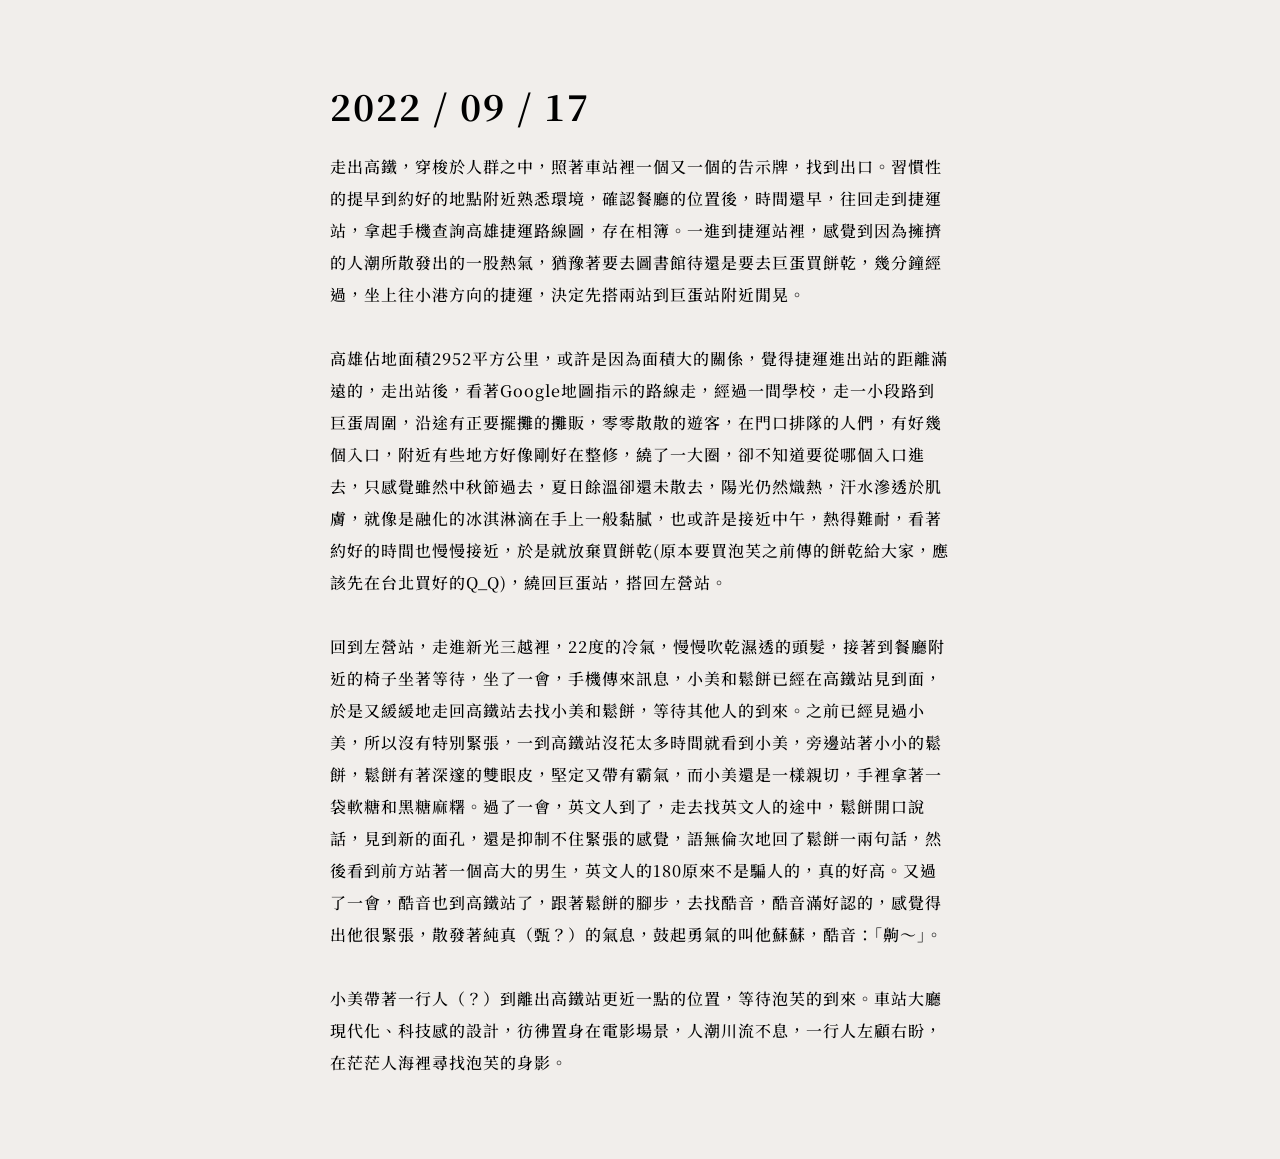
==== index.html @ 1db0cb3b "test" ====
<!DOCTYPE html>
<html lang="en">

<head>
    <meta charset="UTF-8">
    <meta http-equiv="X-UA-Compatible" content="IE=edge">
    <meta name="viewport" content="width=device-width, initial-scale=1.0">
    <link rel="preconnect" href="https://fonts.googleapis.com">
    <link rel="preconnect" href="https://fonts.gstatic.com" crossorigin>
    <link href="https://fonts.googleapis.com/css2?family=Noto+Sans+TC:wght@100;300;400;500;700;900&family=Noto+Serif+TC:wght@300;400;500;600;700;900&display=swap" rel="stylesheet">
    <link rel="stylesheet" href="/style.css">
    <title>Dessert</title>
</head>

<body>

    <!-- 內文 -->
    <section class="para">
        <h1>2022 / 09 / 17</h1>
        <p>
            走出高鐵，穿梭於人群之中，照著車站裡一個又一個的告示牌，找到出口。習慣性的提早到約好的地點附近熟悉環境，確認餐廳的位置後，時間還早，往回走到捷運站，拿起手機查詢高雄捷運路線圖，存在相簿。一進到捷運站裡，感覺到因為擁擠的人潮所散發出的一股熱氣，猶豫著要去圖書館待還是要去巨蛋買餅乾，幾分鐘經過，坐上往小港方向的捷運，決定先搭兩站到巨蛋站附近閒晃。
            <br><br> 高雄佔地面積2952平方公里，或許是因為面積大的關係，覺得捷運進出站的距離滿遠的，走出站後，看著Google地圖指示的路線走，經過一間學校，走一小段路到巨蛋周圍，沿途有正要擺攤的攤販，零零散散的遊客，在門口排隊的人們，有好幾個入口，附近有些地方好像剛好在整修，繞了一大圈，卻不知道要從哪個入口進去，只感覺雖然中秋節過去，夏日餘溫卻還未散去，陽光仍然熾熱，汗水滲透於肌膚，就像是融化的冰淇淋滴在手上一般黏膩，也或許是接近中午，熱得難耐，看著約好的時間也慢慢接近，於是就放棄買餅乾(原本要買泡芙之前傳的餅乾給大家，應該先在台北買好的Q_Q)，繞回巨蛋站，搭回左營站。
            <br><br> 回到左營站，走進新光三越裡，22度的冷氣，慢慢吹乾濕透的頭髮，接著到餐廳附近的椅子坐著等待，坐了一會，手機傳來訊息，小美和鬆餅已經在高鐵站見到面，於是又緩緩地走回高鐵站去找小美和鬆餅，等待其他人的到來。之前已經見過小美，所以沒有特別緊張，一到高鐵站沒花太多時間就看到小美，旁邊站著小小的鬆餅，鬆餅有著深邃的雙眼皮，堅定又帶有霸氣，而小美還是一樣親切，手裡拿著一袋軟糖和黑糖麻糬。過了一會，英文人到了，走去找英文人的途中，鬆餅開口說話，見到新的面孔，還是抑制不住緊張的感覺，語無倫次地回了鬆餅一兩句話，然後看到前方站著一個高大的男生，英文人的180原來不是騙人的，真的好高。又過了一會，酷音也到高鐵站了，跟著鬆餅的腳步，去找酷音，酷音滿好認的，感覺得出他很緊張，散發著純真（甄？）的氣息，鼓起勇氣的叫他蘇蘇，酷音：「齁～」。
            <br><br> 小美帶著一行人（？）到離出高鐵站更近一點的位置，等待泡芙的到來。車站大廳現代化、科技感的設計，彷彿置身在電影場景，人潮川流不息，一行人左顧右盼，在茫茫人海裡尋找泡芙的身影。
        </p>

    </section>
</body>

</html>
---- style.css ----
* {
        margin: 0;
        padding: 0;
        box-sizing: border-box;
        text-align: center;
    }
    
    body {
        background-color: #F1EEEB;
        font-family: 'Noto Serif TC', 'Noto Sans TC', 'Gill sans', 'Arial', '微軟正黑體', sans-serif;
    }
    
    img {
        display: block;
    }
    
    section {
        margin: 80px auto;
        /* border-top: 1px solid #232323;
        border-bottom: 1px solid #232323;
        padding: 40px 0; */
    }
    
    .para {
        width: 620px;
    }
    
    .para h1 {
        font-size: 36px;
        letter-spacing: 2px;
        margin-bottom: 20px;
        text-align: left;
    }
    
    .para p {
        text-align: left;
        font-weight: 500;
        font-size: 16px;
        letter-spacing: 1px;
        line-height: 32px;
    }
    
    @media screen and (max-width: 780px) {
        .para {
            width: 530px;
        }
    }
    
    @media screen and (max-width: 414px) {
        .para {
            width: 362px;
        }
    }
    
    @media screen and (max-width: 320px) {
        .para {
            width: 280px;
        }
    }
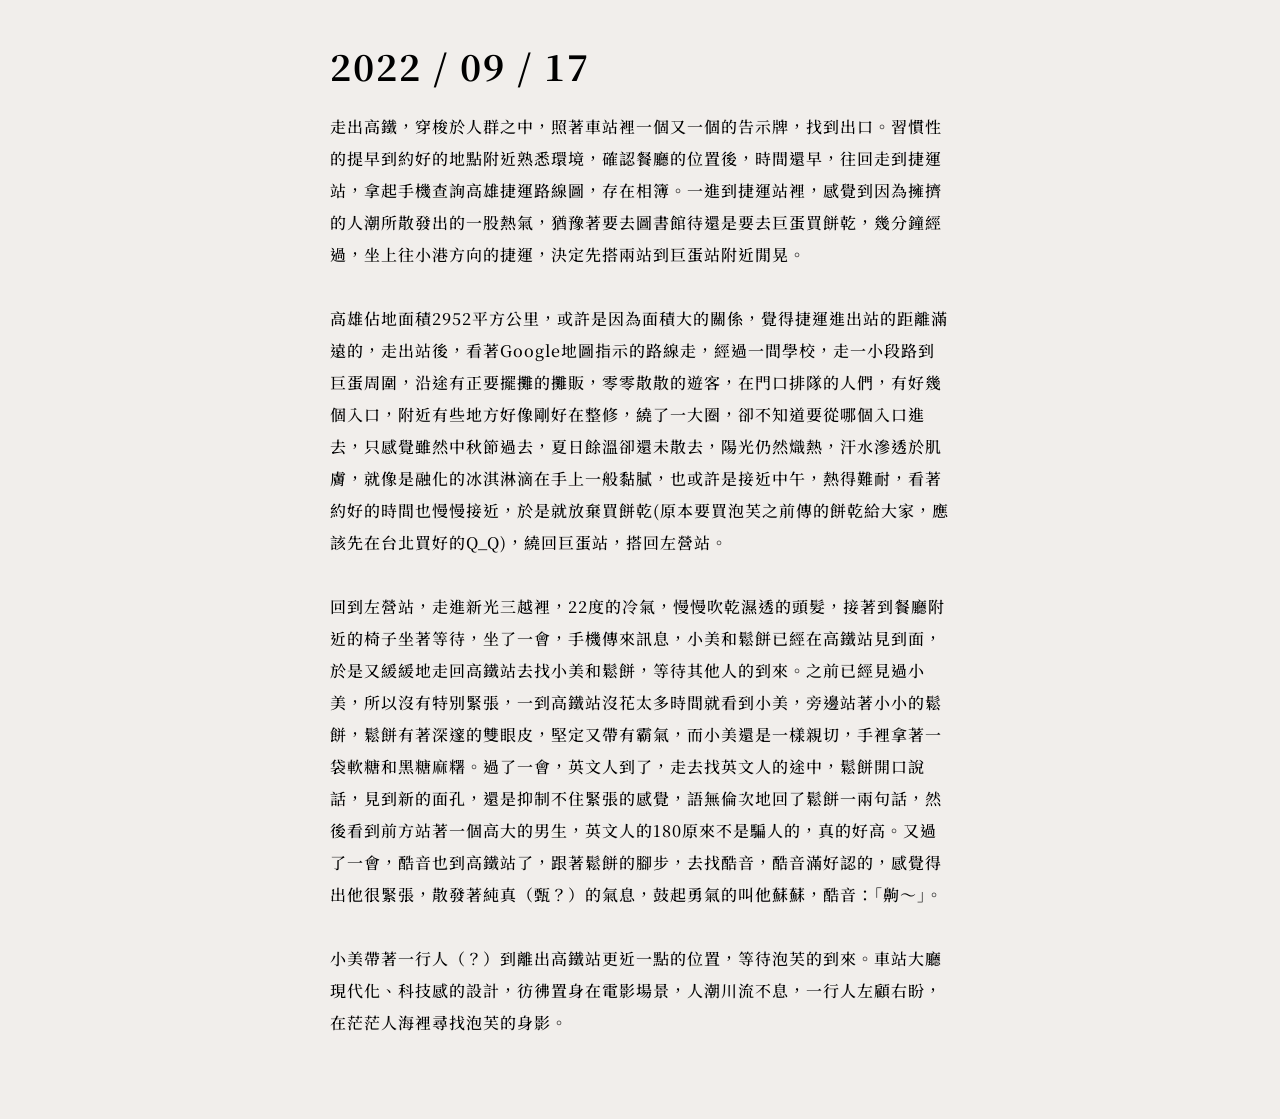
==== commit d0dbe397: "add icon" ====
--- a/index.html
+++ b/index.html
@@ -8,7 +8,8 @@
     <link rel="preconnect" href="https://fonts.googleapis.com">
     <link rel="preconnect" href="https://fonts.gstatic.com" crossorigin>
     <link href="https://fonts.googleapis.com/css2?family=Noto+Sans+TC:wght@100;300;400;500;700;900&family=Noto+Serif+TC:wght@300;400;500;600;700;900&display=swap" rel="stylesheet">
-    <link rel="stylesheet" href="/style.css">
+    <link rel="icon" href="img/mole.png" type="image/png" sizes="16x16">
+    <link rel="stylesheet" href="style.css">
     <title>Dessert</title>
 </head>
 
--- a/style.css
+++ b/style.css
@@ -16,6 +16,7 @@
     
     section {
         margin: 80px auto;
+        margin-top: 40px;
         /* border-top: 1px solid #232323;
         border-bottom: 1px solid #232323;
         padding: 40px 0; */
@@ -52,7 +53,7 @@
         }
     }
     
-    @media screen and (max-width: 320px) {
+    @media screen and (max-width: 378px) {
         .para {
             width: 280px;
         }
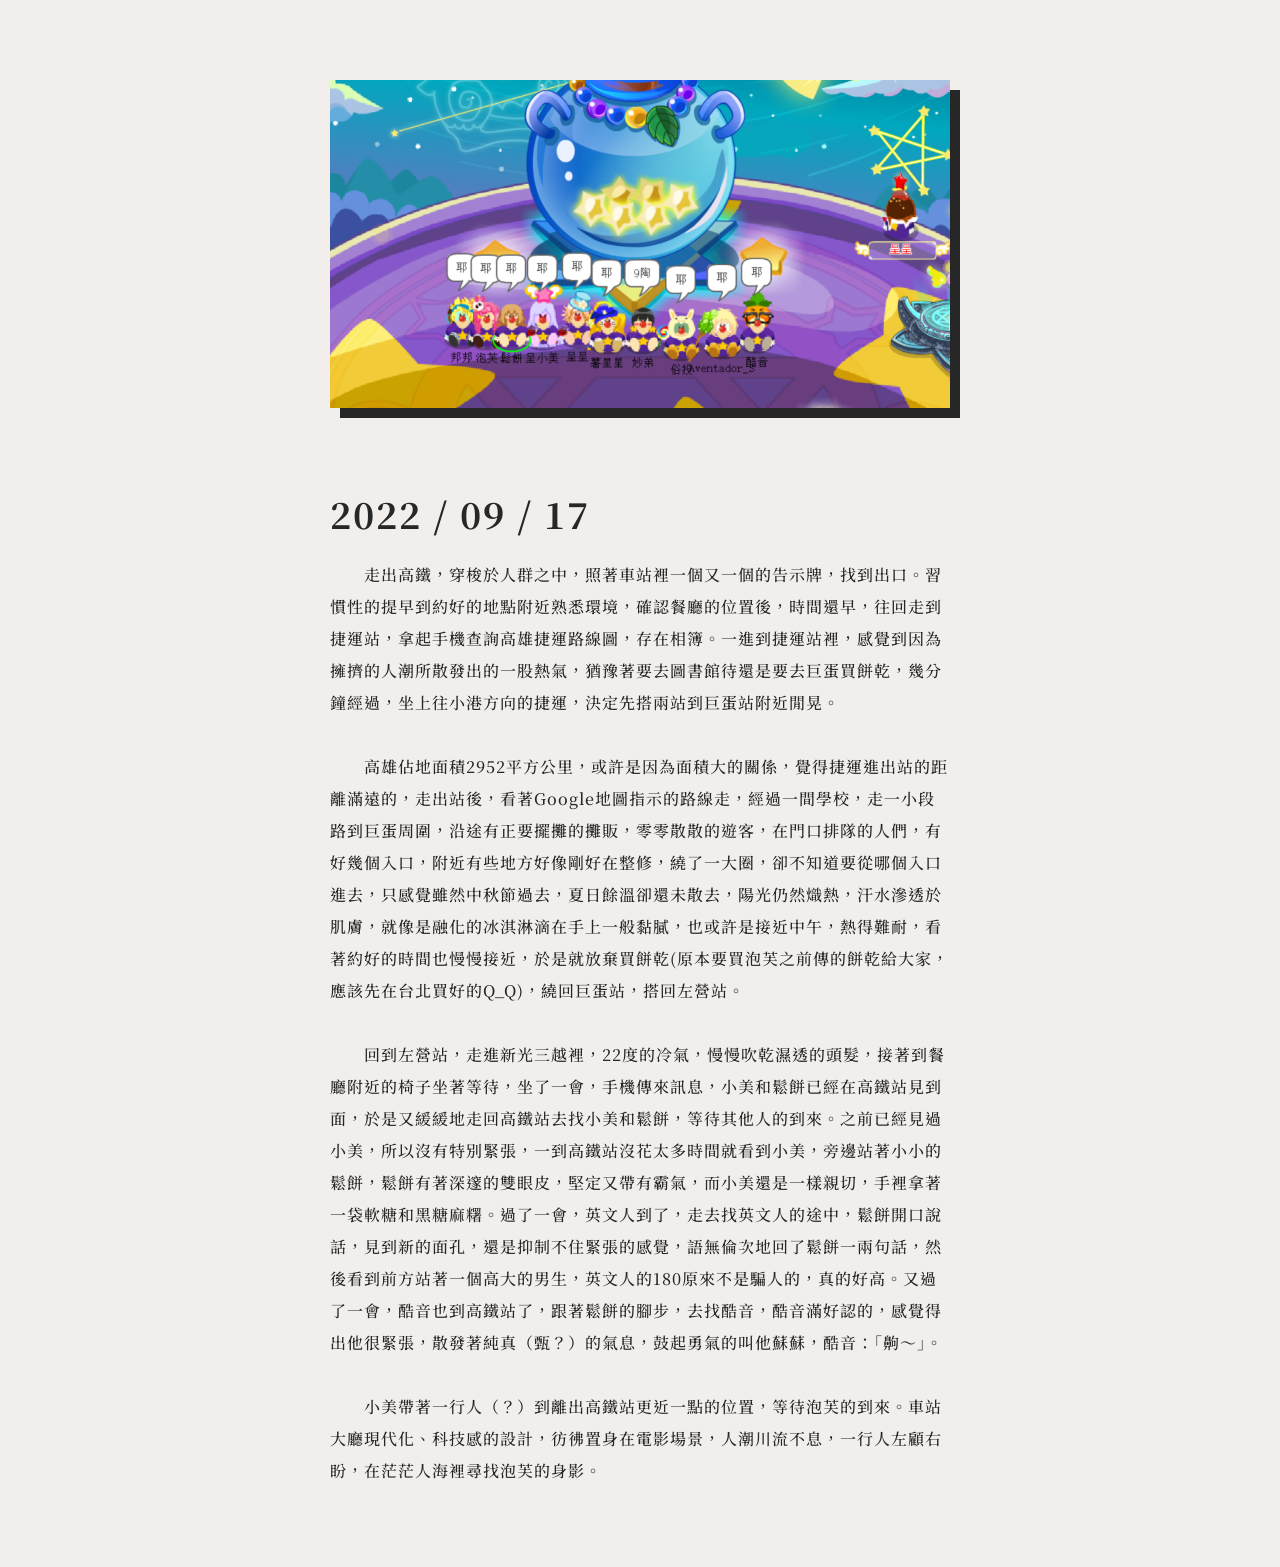
==== commit 8fa8f885: "edit" ====
--- a/index.html
+++ b/index.html
@@ -14,15 +14,18 @@
 </head>
 
 <body>
-
+    <!--首圖 -->
+    <section class="img_1">
+        <img src="img/img1.png" alt="">
+    </section>
     <!-- 內文 -->
     <section class="para">
         <h1>2022 / 09 / 17</h1>
         <p>
-            走出高鐵，穿梭於人群之中，照著車站裡一個又一個的告示牌，找到出口。習慣性的提早到約好的地點附近熟悉環境，確認餐廳的位置後，時間還早，往回走到捷運站，拿起手機查詢高雄捷運路線圖，存在相簿。一進到捷運站裡，感覺到因為擁擠的人潮所散發出的一股熱氣，猶豫著要去圖書館待還是要去巨蛋買餅乾，幾分鐘經過，坐上往小港方向的捷運，決定先搭兩站到巨蛋站附近閒晃。
-            <br><br> 高雄佔地面積2952平方公里，或許是因為面積大的關係，覺得捷運進出站的距離滿遠的，走出站後，看著Google地圖指示的路線走，經過一間學校，走一小段路到巨蛋周圍，沿途有正要擺攤的攤販，零零散散的遊客，在門口排隊的人們，有好幾個入口，附近有些地方好像剛好在整修，繞了一大圈，卻不知道要從哪個入口進去，只感覺雖然中秋節過去，夏日餘溫卻還未散去，陽光仍然熾熱，汗水滲透於肌膚，就像是融化的冰淇淋滴在手上一般黏膩，也或許是接近中午，熱得難耐，看著約好的時間也慢慢接近，於是就放棄買餅乾(原本要買泡芙之前傳的餅乾給大家，應該先在台北買好的Q_Q)，繞回巨蛋站，搭回左營站。
-            <br><br> 回到左營站，走進新光三越裡，22度的冷氣，慢慢吹乾濕透的頭髮，接著到餐廳附近的椅子坐著等待，坐了一會，手機傳來訊息，小美和鬆餅已經在高鐵站見到面，於是又緩緩地走回高鐵站去找小美和鬆餅，等待其他人的到來。之前已經見過小美，所以沒有特別緊張，一到高鐵站沒花太多時間就看到小美，旁邊站著小小的鬆餅，鬆餅有著深邃的雙眼皮，堅定又帶有霸氣，而小美還是一樣親切，手裡拿著一袋軟糖和黑糖麻糬。過了一會，英文人到了，走去找英文人的途中，鬆餅開口說話，見到新的面孔，還是抑制不住緊張的感覺，語無倫次地回了鬆餅一兩句話，然後看到前方站著一個高大的男生，英文人的180原來不是騙人的，真的好高。又過了一會，酷音也到高鐵站了，跟著鬆餅的腳步，去找酷音，酷音滿好認的，感覺得出他很緊張，散發著純真（甄？）的氣息，鼓起勇氣的叫他蘇蘇，酷音：「齁～」。
-            <br><br> 小美帶著一行人（？）到離出高鐵站更近一點的位置，等待泡芙的到來。車站大廳現代化、科技感的設計，彷彿置身在電影場景，人潮川流不息，一行人左顧右盼，在茫茫人海裡尋找泡芙的身影。
+            &emsp;&emsp;走出高鐵，穿梭於人群之中，照著車站裡一個又一個的告示牌，找到出口。習慣性的提早到約好的地點附近熟悉環境，確認餐廳的位置後，時間還早，往回走到捷運站，拿起手機查詢高雄捷運路線圖，存在相簿。一進到捷運站裡，感覺到因為擁擠的人潮所散發出的一股熱氣，猶豫著要去圖書館待還是要去巨蛋買餅乾，幾分鐘經過，坐上往小港方向的捷運，決定先搭兩站到巨蛋站附近閒晃。
+            <br><br> &emsp;&emsp;高雄佔地面積2952平方公里，或許是因為面積大的關係，覺得捷運進出站的距離滿遠的，走出站後，看著Google地圖指示的路線走，經過一間學校，走一小段路到巨蛋周圍，沿途有正要擺攤的攤販，零零散散的遊客，在門口排隊的人們，有好幾個入口，附近有些地方好像剛好在整修，繞了一大圈，卻不知道要從哪個入口進去，只感覺雖然中秋節過去，夏日餘溫卻還未散去，陽光仍然熾熱，汗水滲透於肌膚，就像是融化的冰淇淋滴在手上一般黏膩，也或許是接近中午，熱得難耐，看著約好的時間也慢慢接近，於是就放棄買餅乾(原本要買泡芙之前傳的餅乾給大家，應該先在台北買好的Q_Q)，繞回巨蛋站，搭回左營站。
+            <br><br> &emsp;&emsp;回到左營站，走進新光三越裡，22度的冷氣，慢慢吹乾濕透的頭髮，接著到餐廳附近的椅子坐著等待，坐了一會，手機傳來訊息，小美和鬆餅已經在高鐵站見到面，於是又緩緩地走回高鐵站去找小美和鬆餅，等待其他人的到來。之前已經見過小美，所以沒有特別緊張，一到高鐵站沒花太多時間就看到小美，旁邊站著小小的鬆餅，鬆餅有著深邃的雙眼皮，堅定又帶有霸氣，而小美還是一樣親切，手裡拿著一袋軟糖和黑糖麻糬。過了一會，英文人到了，走去找英文人的途中，鬆餅開口說話，見到新的面孔，還是抑制不住緊張的感覺，語無倫次地回了鬆餅一兩句話，然後看到前方站著一個高大的男生，英文人的180原來不是騙人的，真的好高。又過了一會，酷音也到高鐵站了，跟著鬆餅的腳步，去找酷音，酷音滿好認的，感覺得出他很緊張，散發著純真（甄？）的氣息，鼓起勇氣的叫他蘇蘇，酷音：「齁～」。
+            <br><br> &emsp;&emsp;小美帶著一行人（？）到離出高鐵站更近一點的位置，等待泡芙的到來。車站大廳現代化、科技感的設計，彷彿置身在電影場景，人潮川流不息，一行人左顧右盼，在茫茫人海裡尋找泡芙的身影。
         </p>
 
     </section>
--- a/style.css
+++ b/style.css
@@ -2,24 +2,32 @@
         margin: 0;
         padding: 0;
         box-sizing: border-box;
-        text-align: center;
     }
     
     body {
         background-color: #F1EEEB;
         font-family: 'Noto Serif TC', 'Noto Sans TC', 'Gill sans', 'Arial', '微軟正黑體', sans-serif;
+        color: #272727;
+        text-align: center;
     }
     
     img {
         display: block;
+        margin: 0 auto;
     }
     
     section {
         margin: 80px auto;
-        margin-top: 40px;
         /* border-top: 1px solid #232323;
         border-bottom: 1px solid #232323;
         padding: 40px 0; */
+    }
+    
+    .img_1 img {
+        display: block;
+        margin-top: 30px;
+        width: 620px;
+        box-shadow: 10px 10px 0 #272727;
     }
     
     .para {
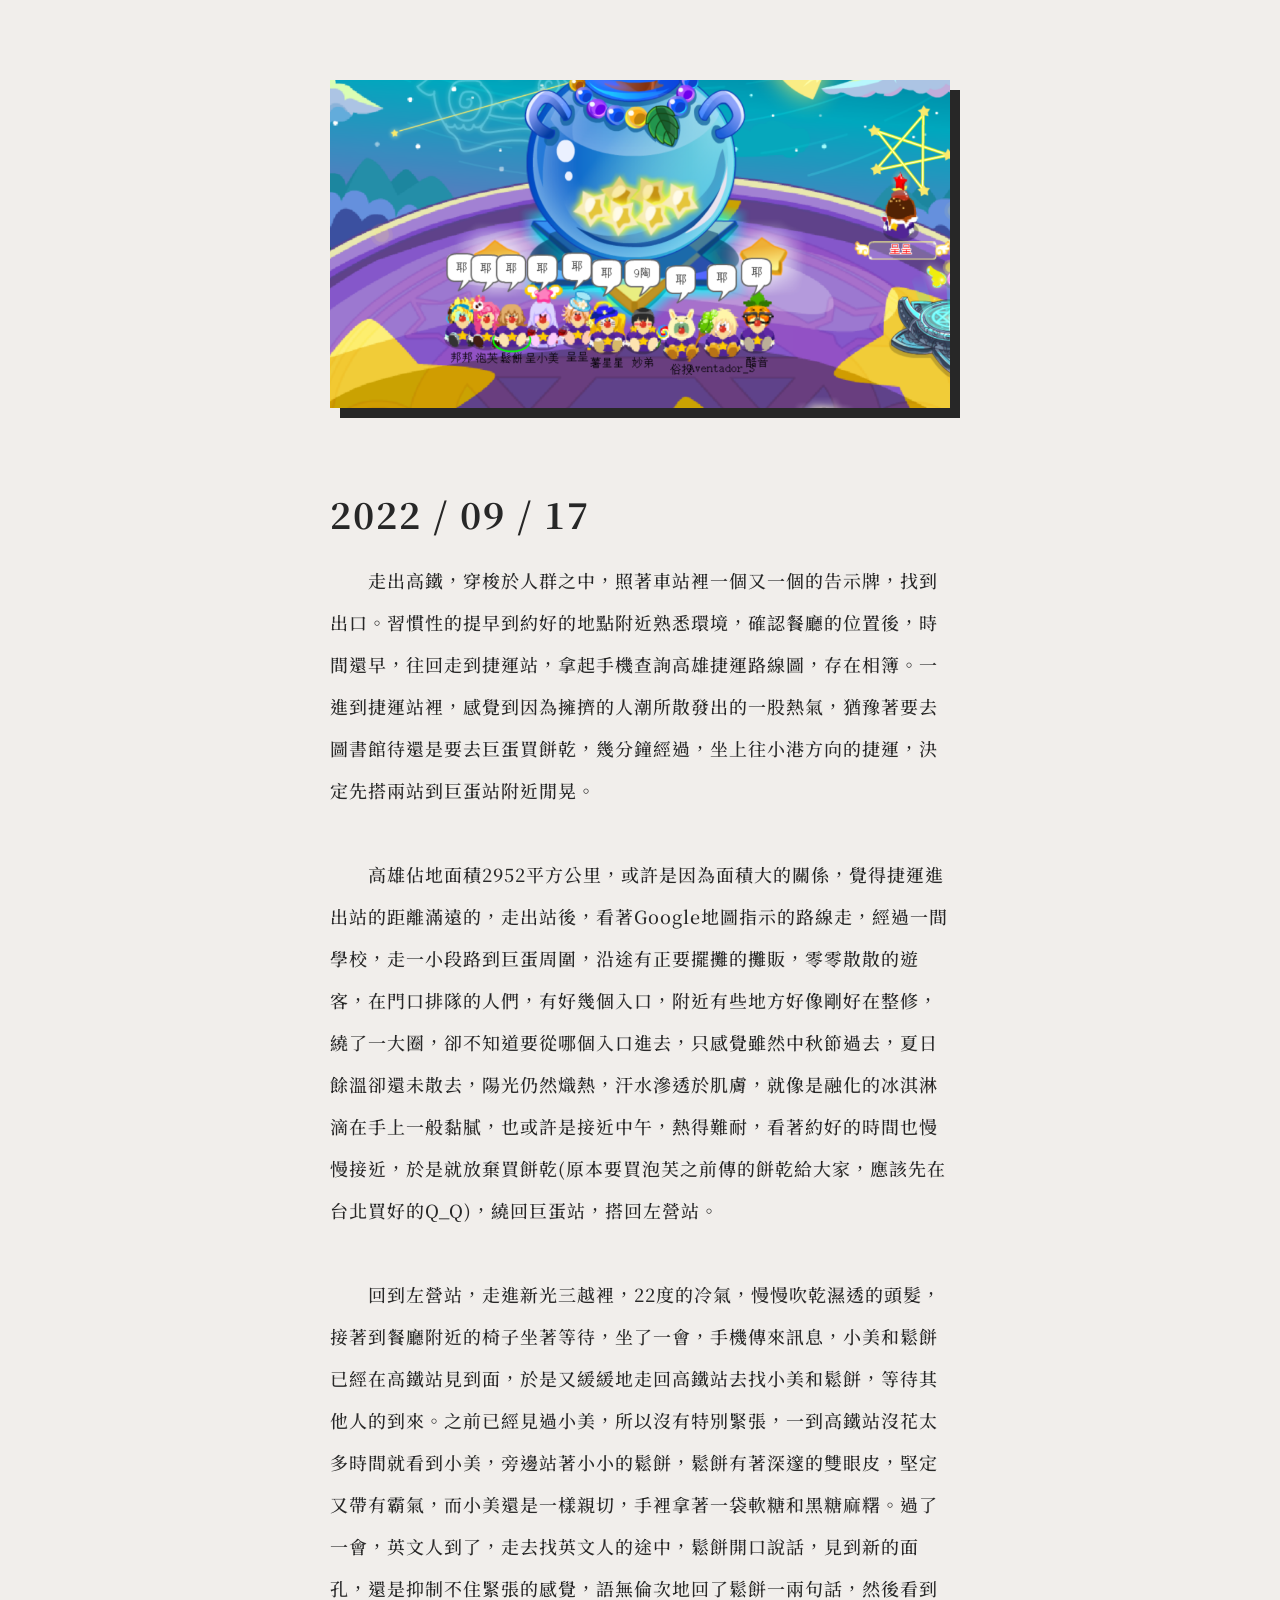
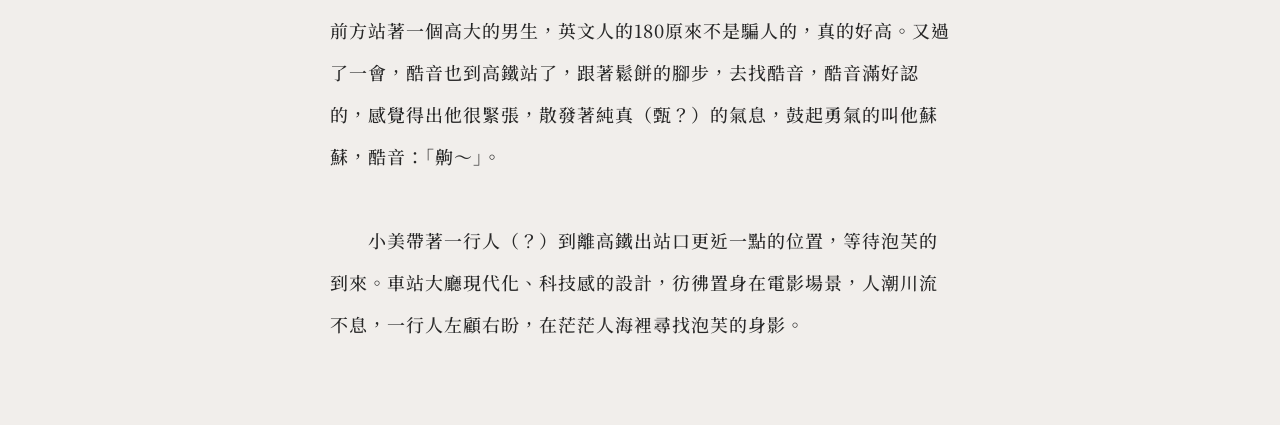
==== commit e57d8ed8: "edit" ====
--- a/index.html
+++ b/index.html
@@ -25,7 +25,7 @@
             &emsp;&emsp;走出高鐵，穿梭於人群之中，照著車站裡一個又一個的告示牌，找到出口。習慣性的提早到約好的地點附近熟悉環境，確認餐廳的位置後，時間還早，往回走到捷運站，拿起手機查詢高雄捷運路線圖，存在相簿。一進到捷運站裡，感覺到因為擁擠的人潮所散發出的一股熱氣，猶豫著要去圖書館待還是要去巨蛋買餅乾，幾分鐘經過，坐上往小港方向的捷運，決定先搭兩站到巨蛋站附近閒晃。
             <br><br> &emsp;&emsp;高雄佔地面積2952平方公里，或許是因為面積大的關係，覺得捷運進出站的距離滿遠的，走出站後，看著Google地圖指示的路線走，經過一間學校，走一小段路到巨蛋周圍，沿途有正要擺攤的攤販，零零散散的遊客，在門口排隊的人們，有好幾個入口，附近有些地方好像剛好在整修，繞了一大圈，卻不知道要從哪個入口進去，只感覺雖然中秋節過去，夏日餘溫卻還未散去，陽光仍然熾熱，汗水滲透於肌膚，就像是融化的冰淇淋滴在手上一般黏膩，也或許是接近中午，熱得難耐，看著約好的時間也慢慢接近，於是就放棄買餅乾(原本要買泡芙之前傳的餅乾給大家，應該先在台北買好的Q_Q)，繞回巨蛋站，搭回左營站。
             <br><br> &emsp;&emsp;回到左營站，走進新光三越裡，22度的冷氣，慢慢吹乾濕透的頭髮，接著到餐廳附近的椅子坐著等待，坐了一會，手機傳來訊息，小美和鬆餅已經在高鐵站見到面，於是又緩緩地走回高鐵站去找小美和鬆餅，等待其他人的到來。之前已經見過小美，所以沒有特別緊張，一到高鐵站沒花太多時間就看到小美，旁邊站著小小的鬆餅，鬆餅有著深邃的雙眼皮，堅定又帶有霸氣，而小美還是一樣親切，手裡拿著一袋軟糖和黑糖麻糬。過了一會，英文人到了，走去找英文人的途中，鬆餅開口說話，見到新的面孔，還是抑制不住緊張的感覺，語無倫次地回了鬆餅一兩句話，然後看到前方站著一個高大的男生，英文人的180原來不是騙人的，真的好高。又過了一會，酷音也到高鐵站了，跟著鬆餅的腳步，去找酷音，酷音滿好認的，感覺得出他很緊張，散發著純真（甄？）的氣息，鼓起勇氣的叫他蘇蘇，酷音：「齁～」。
-            <br><br> &emsp;&emsp;小美帶著一行人（？）到離出高鐵站更近一點的位置，等待泡芙的到來。車站大廳現代化、科技感的設計，彷彿置身在電影場景，人潮川流不息，一行人左顧右盼，在茫茫人海裡尋找泡芙的身影。
+            <br><br> &emsp;&emsp;小美帶著一行人（？）到離高鐵出站口更近一點的位置，等待泡芙的到來。車站大廳現代化、科技感的設計，彷彿置身在電影場景，人潮川流不息，一行人左顧右盼，在茫茫人海裡尋找泡芙的身影。
         </p>
 
     </section>
--- a/style.css
+++ b/style.css
@@ -25,7 +25,6 @@
     
     .img_1 img {
         display: block;
-        margin-top: 30px;
         width: 620px;
         box-shadow: 10px 10px 0 #272727;
     }
@@ -44,13 +43,16 @@
     .para p {
         text-align: left;
         font-weight: 500;
-        font-size: 16px;
+        font-size: 18px;
         letter-spacing: 1px;
-        line-height: 32px;
+        line-height: 42px;
     }
     
     @media screen and (max-width: 780px) {
         .para {
+            width: 530px;
+        }
+        .img_1 img {
             width: 530px;
         }
     }
@@ -59,10 +61,16 @@
         .para {
             width: 362px;
         }
+        .img_1 img {
+            width: 362px;
+        }
     }
     
     @media screen and (max-width: 378px) {
         .para {
             width: 280px;
         }
+        .img_1 img {
+            width: 280px;
+        }
     }
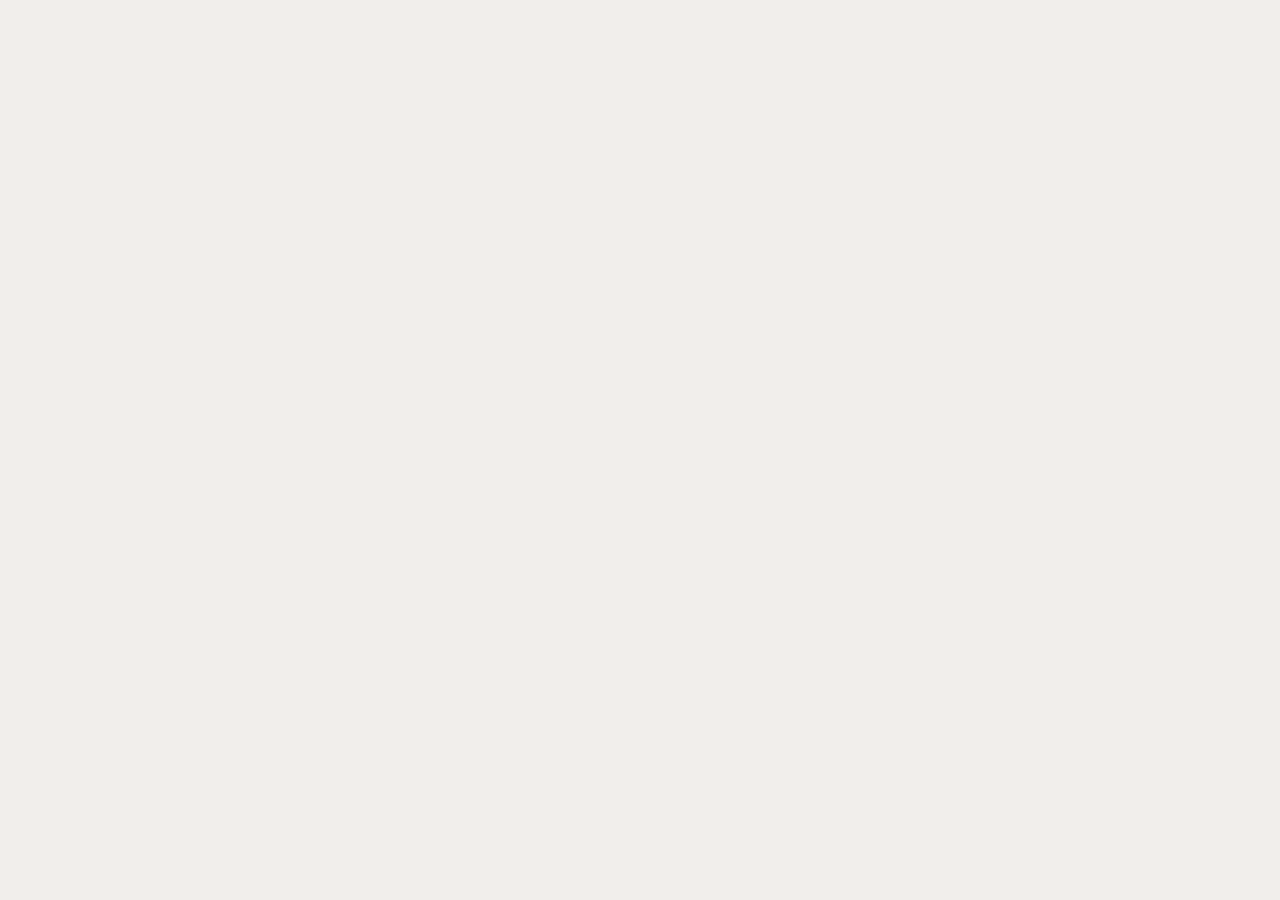
==== commit a9e59a8c: "edit" ====
--- a/index.html
+++ b/index.html
@@ -7,26 +7,16 @@
     <meta name="viewport" content="width=device-width, initial-scale=1.0">
     <link rel="preconnect" href="https://fonts.googleapis.com">
     <link rel="preconnect" href="https://fonts.gstatic.com" crossorigin>
-    <link href="https://fonts.googleapis.com/css2?family=Noto+Sans+TC:wght@100;300;400;500;700;900&family=Noto+Serif+TC:wght@300;400;500;600;700;900&display=swap" rel="stylesheet">
+    <link href="https://fonts.googleapis.com/css2?family=Noto+Sans+TC:wght@100;300;400;500;700;900&family=Noto+Serif+TC:wght@300;400;500;600;700;900&family=Press+Start+2P&display=swap" rel="stylesheet">
     <link rel="icon" href="img/mole.png" type="image/png" sizes="16x16">
-    <link rel="stylesheet" href="style.css">
+    <link rel="stylesheet" href="css/index.css">
     <title>Dessert</title>
 </head>
 
 <body>
     <!--首圖 -->
-    <section class="img_1">
-        <img src="img/img1.png" alt="">
-    </section>
-    <!-- 內文 -->
-    <section class="para">
-        <h1>2022 / 09 / 17</h1>
-        <p>
-            &emsp;&emsp;走出高鐵，穿梭於人群之中，照著車站裡一個又一個的告示牌，找到出口。習慣性的提早到約好的地點附近熟悉環境，確認餐廳的位置後，時間還早，往回走到捷運站，拿起手機查詢高雄捷運路線圖，存在相簿。一進到捷運站裡，感覺到因為擁擠的人潮所散發出的一股熱氣，猶豫著要去圖書館待還是要去巨蛋買餅乾，幾分鐘經過，坐上往小港方向的捷運，決定先搭兩站到巨蛋站附近閒晃。
-            <br><br> &emsp;&emsp;高雄佔地面積2952平方公里，或許是因為面積大的關係，覺得捷運進出站的距離滿遠的，走出站後，看著Google地圖指示的路線走，經過一間學校，走一小段路到巨蛋周圍，沿途有正要擺攤的攤販，零零散散的遊客，在門口排隊的人們，有好幾個入口，附近有些地方好像剛好在整修，繞了一大圈，卻不知道要從哪個入口進去，只感覺雖然中秋節過去，夏日餘溫卻還未散去，陽光仍然熾熱，汗水滲透於肌膚，就像是融化的冰淇淋滴在手上一般黏膩，也或許是接近中午，熱得難耐，看著約好的時間也慢慢接近，於是就放棄買餅乾(原本要買泡芙之前傳的餅乾給大家，應該先在台北買好的Q_Q)，繞回巨蛋站，搭回左營站。
-            <br><br> &emsp;&emsp;回到左營站，走進新光三越裡，22度的冷氣，慢慢吹乾濕透的頭髮，接著到餐廳附近的椅子坐著等待，坐了一會，手機傳來訊息，小美和鬆餅已經在高鐵站見到面，於是又緩緩地走回高鐵站去找小美和鬆餅，等待其他人的到來。之前已經見過小美，所以沒有特別緊張，一到高鐵站沒花太多時間就看到小美，旁邊站著小小的鬆餅，鬆餅有著深邃的雙眼皮，堅定又帶有霸氣，而小美還是一樣親切，手裡拿著一袋軟糖和黑糖麻糬。過了一會，英文人到了，走去找英文人的途中，鬆餅開口說話，見到新的面孔，還是抑制不住緊張的感覺，語無倫次地回了鬆餅一兩句話，然後看到前方站著一個高大的男生，英文人的180原來不是騙人的，真的好高。又過了一會，酷音也到高鐵站了，跟著鬆餅的腳步，去找酷音，酷音滿好認的，感覺得出他很緊張，散發著純真（甄？）的氣息，鼓起勇氣的叫他蘇蘇，酷音：「齁～」。
-            <br><br> &emsp;&emsp;小美帶著一行人（？）到離高鐵出站口更近一點的位置，等待泡芙的到來。車站大廳現代化、科技感的設計，彷彿置身在電影場景，人潮川流不息，一行人左顧右盼，在茫茫人海裡尋找泡芙的身影。
-        </p>
+    <section>
+
 
     </section>
 </body>
--- a/css/index.css
+++ b/css/index.css
@@ -0,0 +1,12 @@
+* {
+    margin: 0;
+    padding: 0;
+    box-sizing: border-box;
+}
+
+body {
+    background-color: #F1EEEB;
+    font-family: 'Press Start 2P', cursive, 'Noto Serif TC', 'Noto Sans TC', 'Gill sans', 'Arial', '微軟正黑體', sans-serif;
+    color: #272727;
+    text-align: center;
+}
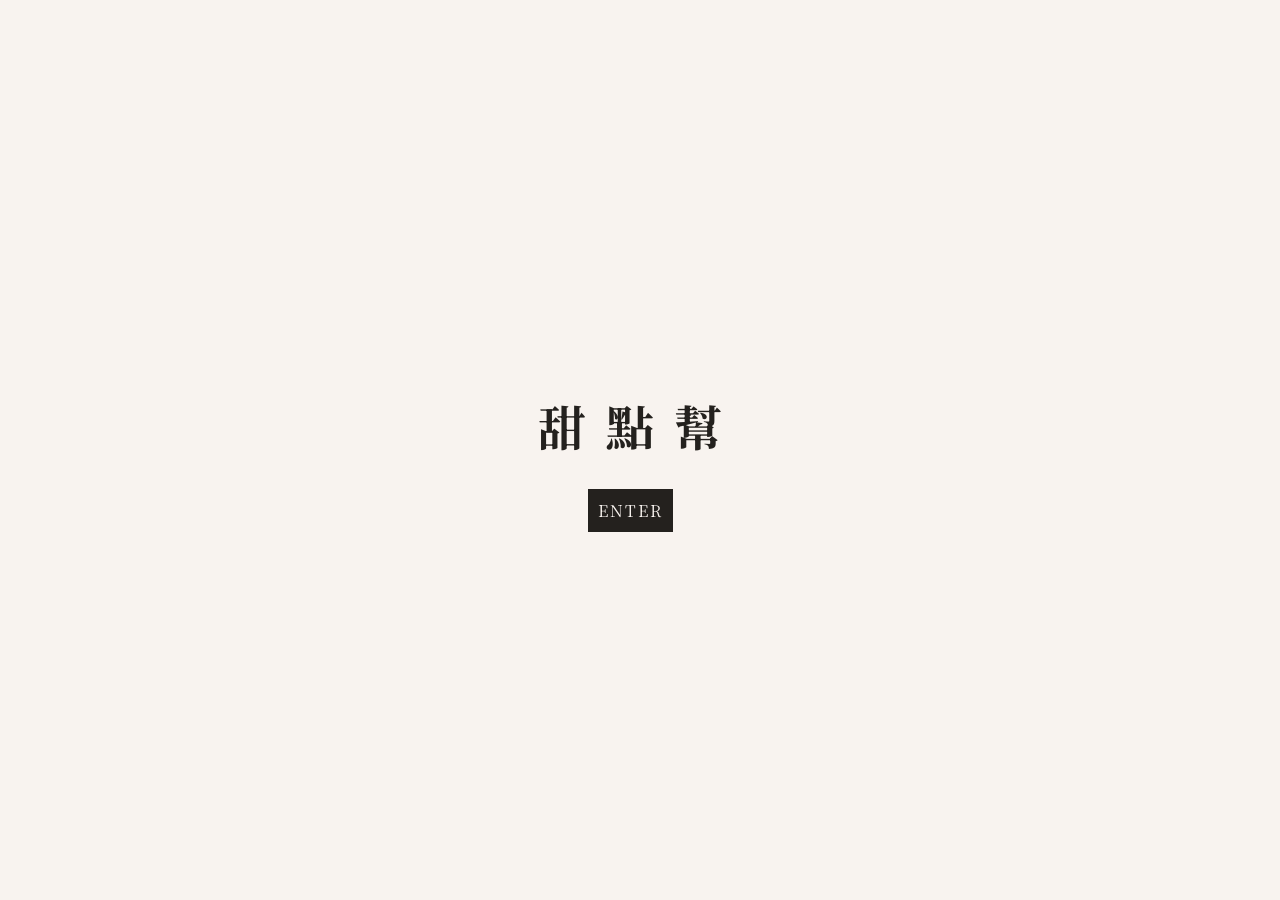
==== commit 1426f4f3: "000" ====
--- a/index.html
+++ b/index.html
@@ -14,11 +14,12 @@
 </head>
 
 <body>
-    <!--首圖 -->
+
     <section>
+        <h3>甜點幫</h3>
+        <a href="">ENTER</a>
+    </section>
 
-
-    </section>
 </body>
 
 </html>
--- a/css/index.css
+++ b/css/index.css
@@ -1,12 +1,56 @@
-* {
-    margin: 0;
-    padding: 0;
-    box-sizing: border-box;
-}
-
-body {
-    background-color: #F1EEEB;
-    font-family: 'Press Start 2P', cursive, 'Noto Serif TC', 'Noto Sans TC', 'Gill sans', 'Arial', '微軟正黑體', sans-serif;
-    color: #272727;
-    text-align: center;
-}+    * {
+        margin: 0;
+        padding: 0;
+        box-sizing: border-box;
+    }
+    
+    body {
+        background-color: #F8F3EF;
+        font-family: 'Press Start 2P', 'Noto Serif TC', 'Noto Sans TC', 'Gill sans', 'Arial', '微軟正黑體', sans-serif, cursive;
+        color: #24211E;
+        text-align: center;
+    }
+    
+    a {
+        text-decoration: none;
+    }
+    
+    section {
+        position: absolute;
+        text-align: center;
+        width: 80%;
+        top: 50%;
+        left: 50%;
+        transform: translate(-50%, -50%);
+    }
+    
+    section h3 {
+        font-family: 'Noto Serif TC', 'Noto Sans TC', 'Gill sans', 'Arial', '微軟正黑體', sans-serif;
+        font-size: 48px;
+        letter-spacing: 20px;
+        line-height: 2;
+        margin-bottom: 25px;
+    }
+    
+    section a {
+        border: none;
+        background-color: #24211E;
+        color: #F8F3EF;
+        letter-spacing: 2px;
+        padding: 10px;
+        margin-right: 20px;
+        animation: btn 3s ease infinite;
+        transition: .5s;
+    }
+    
+    @keyframes btn {
+        50% {
+            color: #C6C2BF;
+            letter-spacing: 5px;
+        }
+    }
+    
+    section a:hover {
+        box-shadow: 10px 10px 0 #C6C2BF;
+        filter: sepia(.8);
+    }
